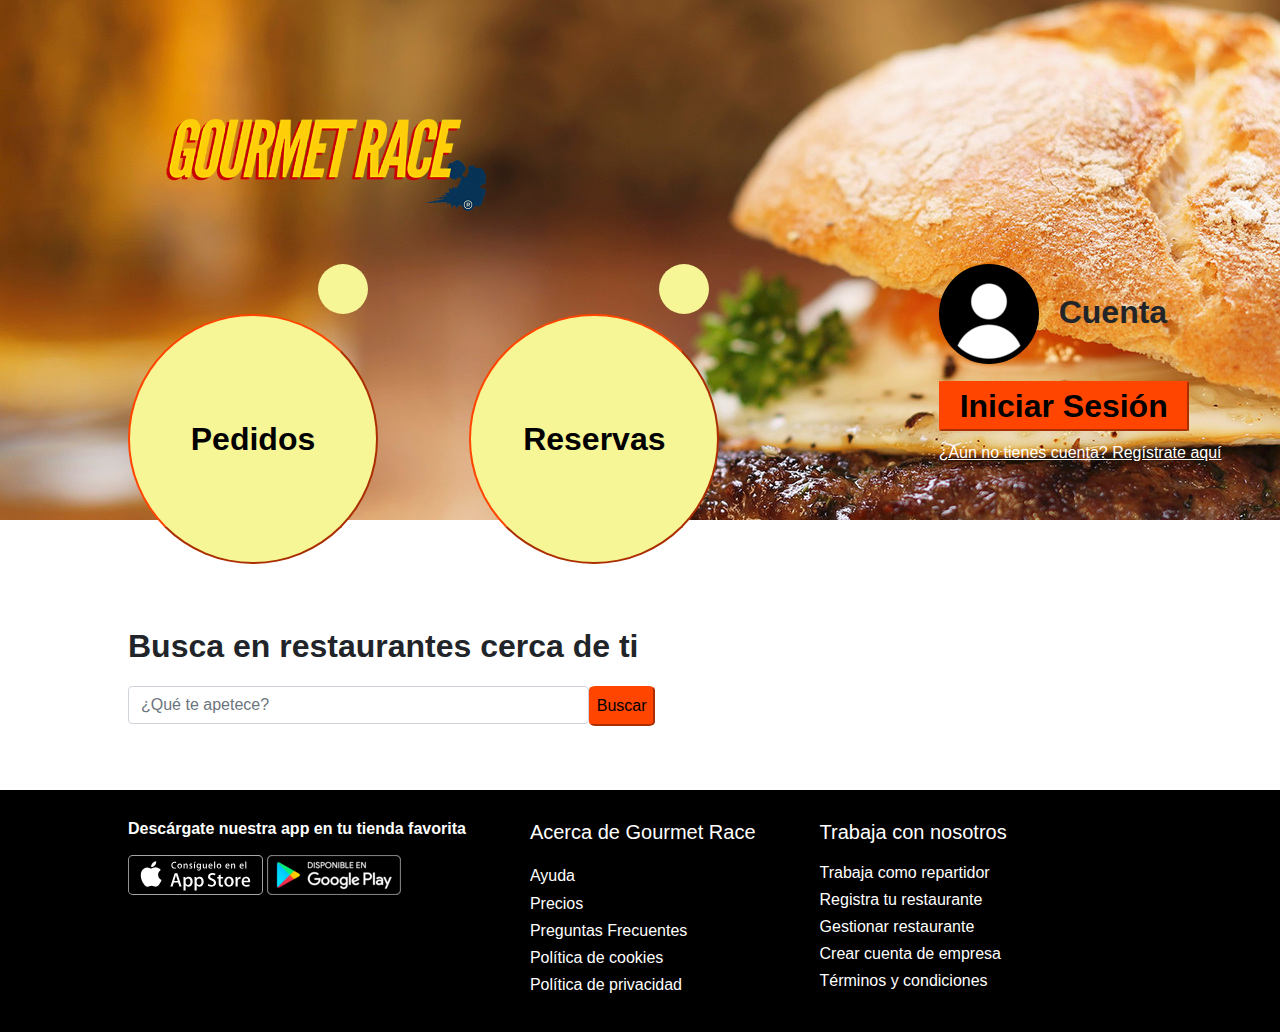
==== main.html @ ab79b93f "Initial commit" ====
<!DOCTYPE html>
<html>

<!-- Required meta tags -->
<meta charset="utf-8">
<meta name="viewport" content="width=device-width, initial-scale=1, shrink-to-fit=no">

<!-- Bootstrap CSS -->
<link rel="stylesheet" href="https://stackpath.bootstrapcdn.com/bootstrap/4.4.1/css/bootstrap.min.css"
    integrity="sha384-Vkoo8x4CGsO3+Hhxv8T/Q5PaXtkKtu6ug5TOeNV6gBiFeWPGFN9MuhOf23Q9Ifjh" crossorigin="anonymous">

<!-- jQuery first, then Popper.js, then Bootstrap JS -->
<script src="https://code.jquery.com/jquery-3.4.1.slim.min.js"
    integrity="sha384-J6qa4849blE2+poT4WnyKhv5vZF5SrPo0iEjwBvKU7imGFAV0wwj1yYfoRSJoZ+n"
    crossorigin="anonymous"></script>

<script src="https://cdn.jsdelivr.net/npm/popper.js@1.16.0/dist/umd/popper.min.js"
    integrity="sha384-Q6E9RHvbIyZFJoft+2mJbHaEWldlvI9IOYy5n3zV9zzTtmI3UksdQRVvoxMfooAo"
    crossorigin="anonymous"></script>

<script src="https://stackpath.bootstrapcdn.com/bootstrap/4.4.1/js/bootstrap.min.js"
    integrity="sha384-wfSDF2E50Y2D1uUdj0O3uMBJnjuUD4Ih7YwaYd1iqfktj0Uod8GCExl3Og8ifwB6"
    crossorigin="anonymous"></script>

<head>
    <link href="styles.css" rel="stylesheet" type="text/css" />
    <title>Pide tu comida favorita online | gourmet-race.com</title>
    <meta name="description" content="Hambriento? Busca tus restaurantes favoritos">
    <meta name="keywords" content="restaurantes,restaurants,restaurant,comida,food,hambre,precios,barato">
</head>

<body>

    <div class="Background">

        <div class="Image">
            <div class="Image-padding">
                <img class="Image-block" src="resources/gourmetRace2.png" alt="Gourmet Race image logo">
            </div>
        </div>

        <div class="Circles-user">

            <div class="Circles">

                <div class="circle-block">
                    <div class="circle-small"></div>

                    <button class="circle" name="btn_pedidos" type="submit">
                        <p>Pedidos</p>
                    </button>

                </div>

                <div class="circle-block">
                    <div class="circle-small"></div>

                    <button class="circle" name="btn_reservas" type="submit">
                        <p>Reservas</p>
                    </button>

                </div>

            </div>

            <div class="user-block">

                <div class="user-block-image">
                    <div class="user-image">
                        <p>Cuenta</p>
                    </div>
                </div>

                <div>
                    <button class="button-login" name="button" type="submit">Iniciar Sesión</button>
                </div>


                <div class="user-register">
                    <p type="submit">¿Aún no tienes cuenta? Regístrate aquí</p>
                </div>

            </div>
        </div>

        <div class="form-group">

            <label class="hlabel" for="restaurant">Busca en restaurantes cerca de ti</label>

            <div class="search-block">

                <div class="search">
                    <input type="text" name="restaurant" pattern="^[a-zA-Zñ]*$"
                        title="Argumentos inválidos. No se permiten carácteres distintos a letras ni espacios."
                        class="form-control" id="restaurant" placeholder="¿Qué te apetece?">
                </div>

                <div>
                    <button class="button-send" name="button" type="submit">Buscar</button>
                </div>

            </div>

        </div>

        <div class="bottom-block">

            <div class="margin"></div>

            <div class="flex-bottom">

                <div class="mobile-block">
                    <h1>Descárgate nuestra app en tu tienda favorita</h1>
                    <img type="submit" src="resources/apple.svg" alt="Apple Store">
                    <img type="submit" src="resources/google.png" alt="Google Play">
                </div>

                <div class="info-block">
                    <h1>Acerca de Gourmet Race</h1>
                    <h2>Ayuda</h2>
                    <h2>Precios</h2>
                    <h2>Preguntas Frecuentes</h2>
                    <h2>Política de cookies</h2>
                    <h2>Política de privacidad</h2>
                </div>

                <div class="info-block">
                    <h1>Trabaja con nosotros</h1>
                    <h2>Trabaja como repartidor</h2>
                    <h2>Registra tu restaurante</h2>
                    <h2>Gestionar restaurante</h2>
                    <h2>Crear cuenta de empresa</h2>
                    <h2>Términos y condiciones</h2>
                </div>

            </div>

            <div class="margin"></div>
            
        </div>

    </div>

</body>

</html>
---- styles.css ----
.imgbox {
    display: grid;
    height: 100%;
}

.center-fit {
    max-width: 100%;
    max-height: 100vh;
    margin: auto;
}

.Background
{
    width: auto;
    height: 520px;
    background-color: transparent;
    background-image: url(resources/portada3.jpg);
}

.Image
{
    margin-left: 10%;
    width: 400px;
    padding-top: 100px;
}

.Image-padding
{
    width: auto;
    height: 100px;
    background-color: transparent;
}

.Image-block
{
    margin-top: -100px;
    width: auto;
}

.Circles-user
{
    margin: 0 auto;
    margin-top: 5%;
    display: flex;
}

.Circles
{
    margin: 0 auto;
    margin-left: 10%;
    width: 60%;
    display: flex;
}

.circle-block
{
    width: 50%;
    margin: 0;
}

.circle-small
{
    background: rgb(246, 246, 150);
    border-color: orangered;
    border-radius: 50%;
    width: 50px;
    height: 50px;
    margin-left: 190px;
}

.circle {
    display: flex;
    background: rgb(246, 246, 150);
    border-color: orangered;
    border-radius: 50%;
    width: 250px;
    height: 250px;
    text-align: center;
}

.circle2 {
    display: flex;
    background: rgb(246, 246, 150);
    border-color: orangered;
    border-radius: 50%;
    width: 250px;
    height: 250px;
    text-align: center;
    margin-left: 10%;
}

.circle p{
    font: bold 200% "Trebuchet MS", sans-serif;
    margin: auto;
}

.user-block
{
    margin: 0 auto;
    margin-left: 10%;
    width: 30%;
}

.user-register p
{
    margin-top: 3%;
    color: white;
    text-decoration: underline;
}

.user-block-image
{

    display: flex;
}

.user-image
{
    border-radius: 50%;
    width: 100px;
    height: 100px;
    background-color: black;
    background-image: url(resources/user.png);
}

.user-image p
{
    margin-left: 120px;
    margin-top: 30px;
    font: bold 200% "Trebuchet MS", sans-serif;
}

.button-login
{
    margin-top: 5%;
    font: bold 200% "Trebuchet MS", sans-serif;
    border-radius: 2%;
    background-color: orangered;
    border-color: orangered;
    height: 50px;
    width: 250px;
}

.search-block
{
    
    margin-top: 1%;
    margin-left: 10%;
    
    display: flex;
}
.search
{
    width: 40%;
    height: 40px;
}

.button-send
{
    background-color: orangered;
    border-color: orangered;
    border-radius: 10%;
    height: 40px;
}

.hlabel
{
    margin-left: 10%;
    margin-top: 5%;
    font: bold 200% "Trebuchet MS", sans-serif;
}

.bottom-block
{
    background-color: black;
    margin-top: 5%;
}

.margin
{
    height: 30px;
}

.flex-bottom
{
    display: flex;
}

.mobile-block
{
    margin-left: 10%;
}

.mobile-block h1
{
    color: white;
    font: bold 100% "Trebuchet MS", sans-serif;
    margin-bottom: 5%;
}

.info-block
{
    color: white;
    margin-left: 5%;
}

.info-block h1
{
    font-size: 20px;
    margin-bottom: 10%;
}

.info-block h2
{
    font-size: 16px;
}
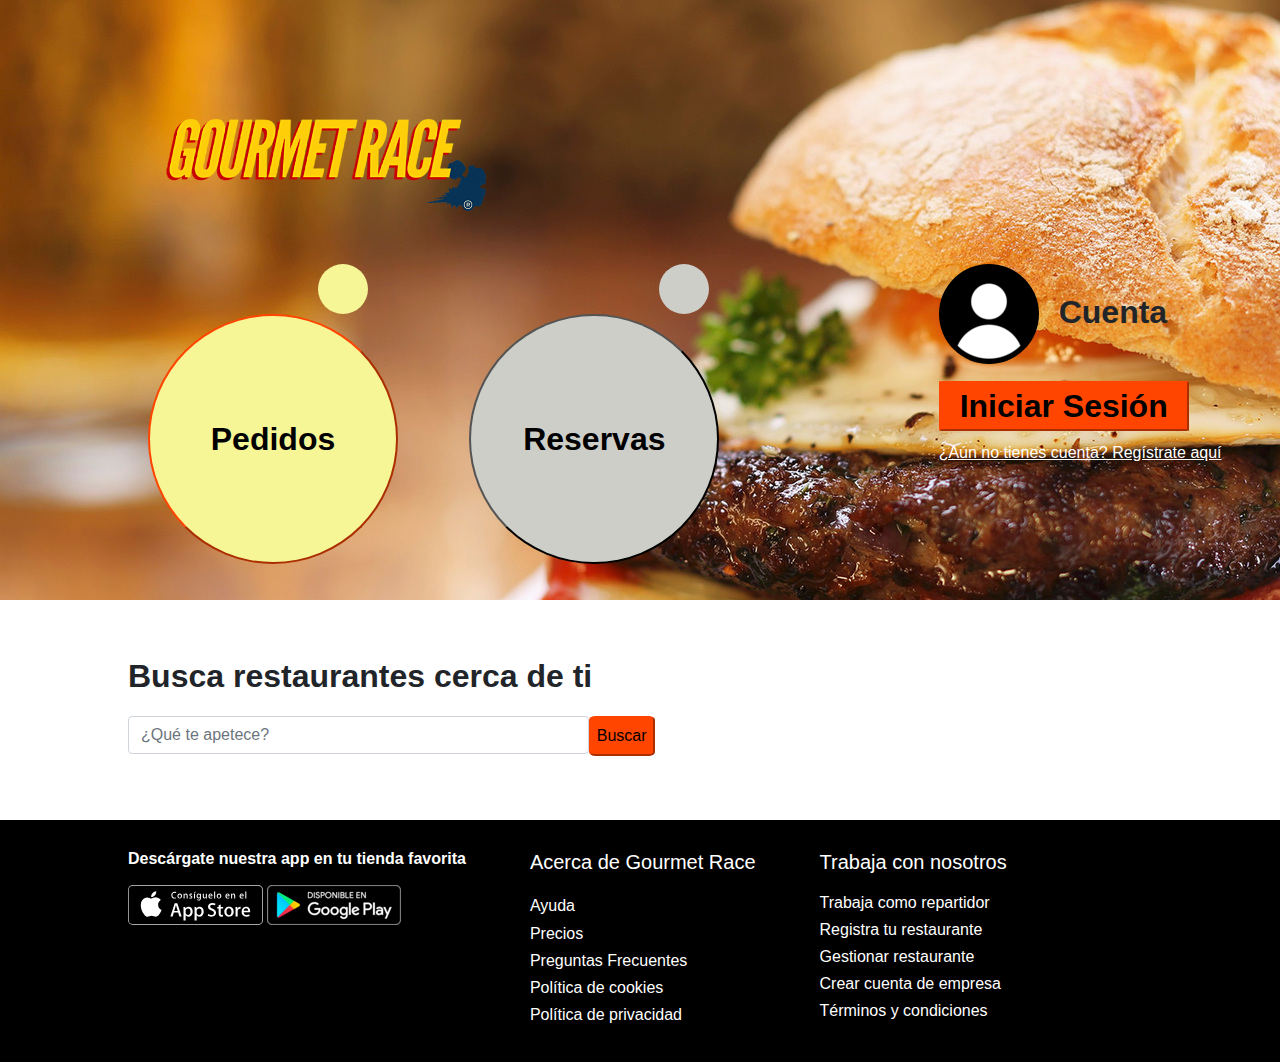
==== commit 6545fc6e: "Borrador restaurentes.html, faltan poner imagenes y detallar" ====
--- a/main.html
+++ b/main.html
@@ -23,7 +23,7 @@
     crossorigin="anonymous"></script>
 
 <head>
-    <link href="styles.css" rel="stylesheet" type="text/css" />
+    <link href="styles_main.css" rel="stylesheet" type="text/css" />
     <title>Pide tu comida favorita online | gourmet-race.com</title>
     <meta name="description" content="Hambriento? Busca tus restaurantes favoritos">
     <meta name="keywords" content="restaurantes,restaurants,restaurant,comida,food,hambre,precios,barato">
@@ -44,18 +44,23 @@
             <div class="Circles">
 
                 <div class="circle-block">
-                    <div class="circle-small"></div>
+                    <div class="circle-small2"></div>
 
-                    <button class="circle" name="btn_pedidos" type="submit">
-                        <p>Pedidos</p>
-                    </button>
+                    <a class="btn-a" href="pedidos.html" style="text-decoration:none">
+                        <button class="circle2" name="btn_pedidos"
+                            onmouseover="this.style.background='rgb(255, 255, 235)'"
+                            onmouseout="this.style.background='rgb(246, 246, 150)'">
+                            <p>Pedidos</p>
+                        </button>
+                    </a>
 
                 </div>
 
                 <div class="circle-block">
                     <div class="circle-small"></div>
 
-                    <button class="circle" name="btn_reservas" type="submit">
+                    <button class="circle" style="cursor: not-allowed;" name="btn_reservas" onmouseover="this.style.background='rgb(224, 224, 224)'"
+                        onmouseout="this.style.background='rgb(206, 206, 201)'">
                         <p>Reservas</p>
                     </button>
 
@@ -85,7 +90,9 @@
 
         <div class="form-group">
 
-            <label class="hlabel" for="restaurant">Busca en restaurantes cerca de ti</label>
+            <div class="margin"></div>
+
+            <label class="hlabel" for="restaurant">Busca restaurantes cerca de ti</label>
 
             <div class="search-block">
 
@@ -136,7 +143,7 @@
             </div>
 
             <div class="margin"></div>
-            
+
         </div>
 
     </div>
--- a/styles_main.css
+++ b/styles_main.css
@@ -0,0 +1,238 @@
+.imgbox {
+    display: grid;
+    height: 100%;
+}
+
+.center-fit {
+    max-width: 100%;
+    max-height: 100vh;
+    margin: auto;
+}
+
+.Background
+{
+    width: auto;
+    height: 600px;
+    background-color: transparent;
+    background-image: url(resources/portada3.jpg);
+}
+
+.Image
+{
+    margin-left: 10%;
+    width: 400px;
+    padding-top: 100px;
+}
+
+.Image-padding
+{
+    width: auto;
+    height: 100px;
+    background-color: transparent;
+}
+
+.Image-block
+{
+    margin-top: -100px;
+    width: auto;
+}
+
+.Circles-user
+{
+    margin: 0 auto;
+    margin-top: 5%;
+    display: flex;
+}
+
+.Circles
+{
+    margin: 0 auto;
+    margin-left: 10%;
+    width: 60%;
+    display: flex;
+}
+
+.circle-block
+{
+    width: 50%;
+    margin: 0;
+}
+
+.circle-small
+{
+    background: rgb(206, 206, 201);
+    border-color: black;
+    border-radius: 50%;
+    width: 50px;
+    height: 50px;
+    margin-left: 190px;
+}
+
+.circle {
+    display: flex;
+    background: rgb(206, 206, 201);
+    border-color: black;
+    border-radius: 50%;
+    width: 250px;
+    height: 250px;
+    text-align: center;
+}
+
+.circle-small2
+{
+    background: rgb(246, 246, 150);
+    border-color: orangered;
+    border-radius: 50%;
+    width: 50px;
+    height: 50px;
+    margin-left: 190px;
+}
+
+.btn-a {
+    display: block;
+    border-radius: 50%;
+    width: 200px;
+    height: 200px;
+}
+
+.circle2 {
+    display: flex;
+    background: rgb(246, 246, 150);
+    border-color: orangered;
+    border-radius: 50%;
+    width: 250px;
+    height: 250px;
+    text-align: center;
+    margin-left: 10%;
+}
+
+.circle p{
+    font: bold 200% "Trebuchet MS", sans-serif;
+    margin: auto;
+}
+
+.circle2 p{
+    font: bold 200% "Trebuchet MS", sans-serif;
+    margin: auto;
+}
+
+.user-block
+{
+    margin: 0 auto;
+    margin-left: 10%;
+    width: 30%;
+}
+
+.user-register p
+{
+    margin-top: 3%;
+    color: white;
+    text-decoration: underline;
+}
+
+.user-block-image
+{
+
+    display: flex;
+}
+
+.user-image
+{
+    border-radius: 50%;
+    width: 100px;
+    height: 100px;
+    background-color: black;
+    background-image: url(resources/user.png);
+}
+
+.user-image p
+{
+    margin-left: 120px;
+    margin-top: 30px;
+    font: bold 200% "Trebuchet MS", sans-serif;
+}
+
+.button-login
+{
+    margin-top: 5%;
+    font: bold 200% "Trebuchet MS", sans-serif;
+    border-radius: 2%;
+    background-color: orangered;
+    border-color: orangered;
+    height: 50px;
+    width: 250px;
+}
+
+.search-block
+{
+    
+    margin-top: 1%;
+    margin-left: 10%;
+    
+    display: flex;
+}
+.search
+{
+    width: 40%;
+    height: 40px;
+}
+
+.button-send
+{
+    background-color: orangered;
+    border-color: orangered;
+    border-radius: 10%;
+    height: 40px;
+}
+
+.hlabel
+{
+    margin-left: 10%;
+    margin-top: 5%;
+    font: bold 200% "Trebuchet MS", sans-serif;
+}
+
+.bottom-block
+{
+    background-color: black;
+    margin-top: 5%;
+}
+
+.margin
+{
+    height: 30px;
+}
+
+.flex-bottom
+{
+    display: flex;
+}
+
+.mobile-block
+{
+    margin-left: 10%;
+}
+
+.mobile-block h1
+{
+    color: white;
+    font: bold 100% "Trebuchet MS", sans-serif;
+    margin-bottom: 5%;
+}
+
+.info-block
+{
+    color: white;
+    margin-left: 5%;
+}
+
+.info-block h1
+{
+    font-size: 20px;
+    margin-bottom: 10%;
+}
+
+.info-block h2
+{
+    font-size: 16px;
+}